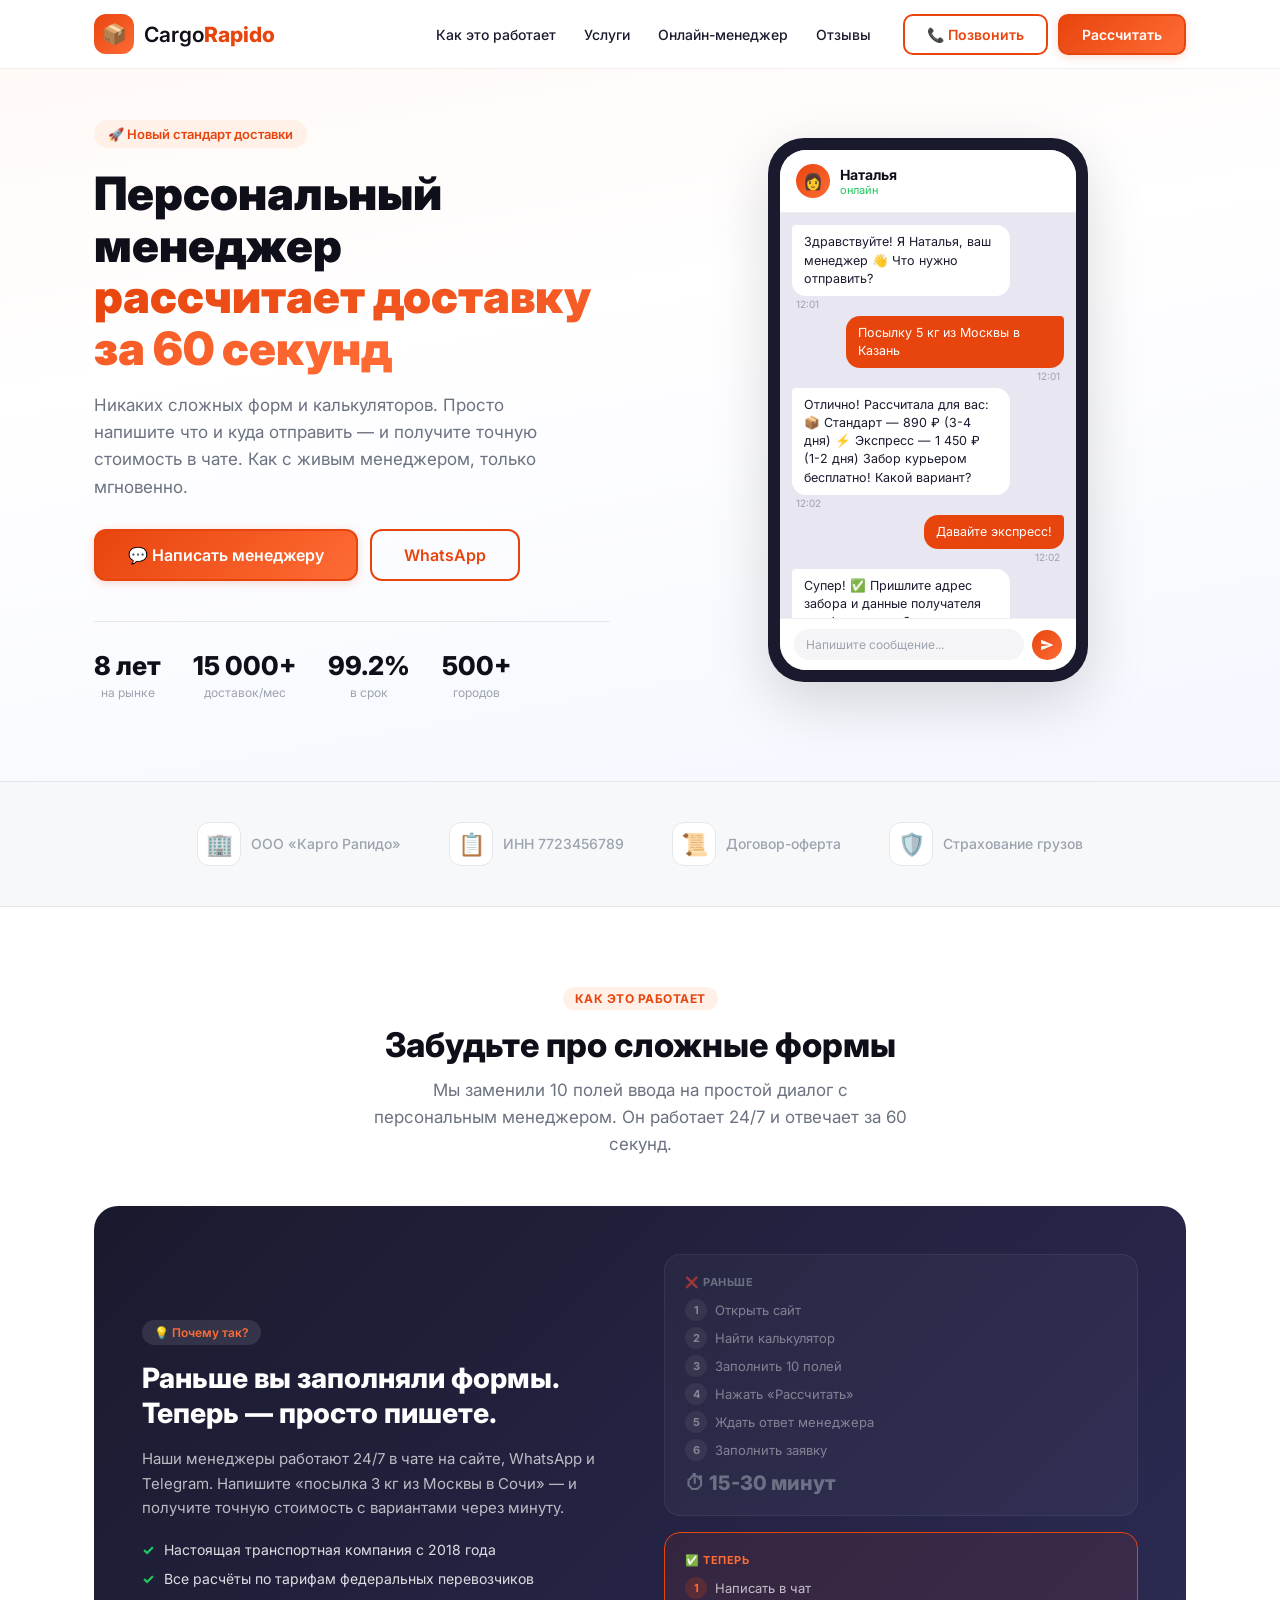
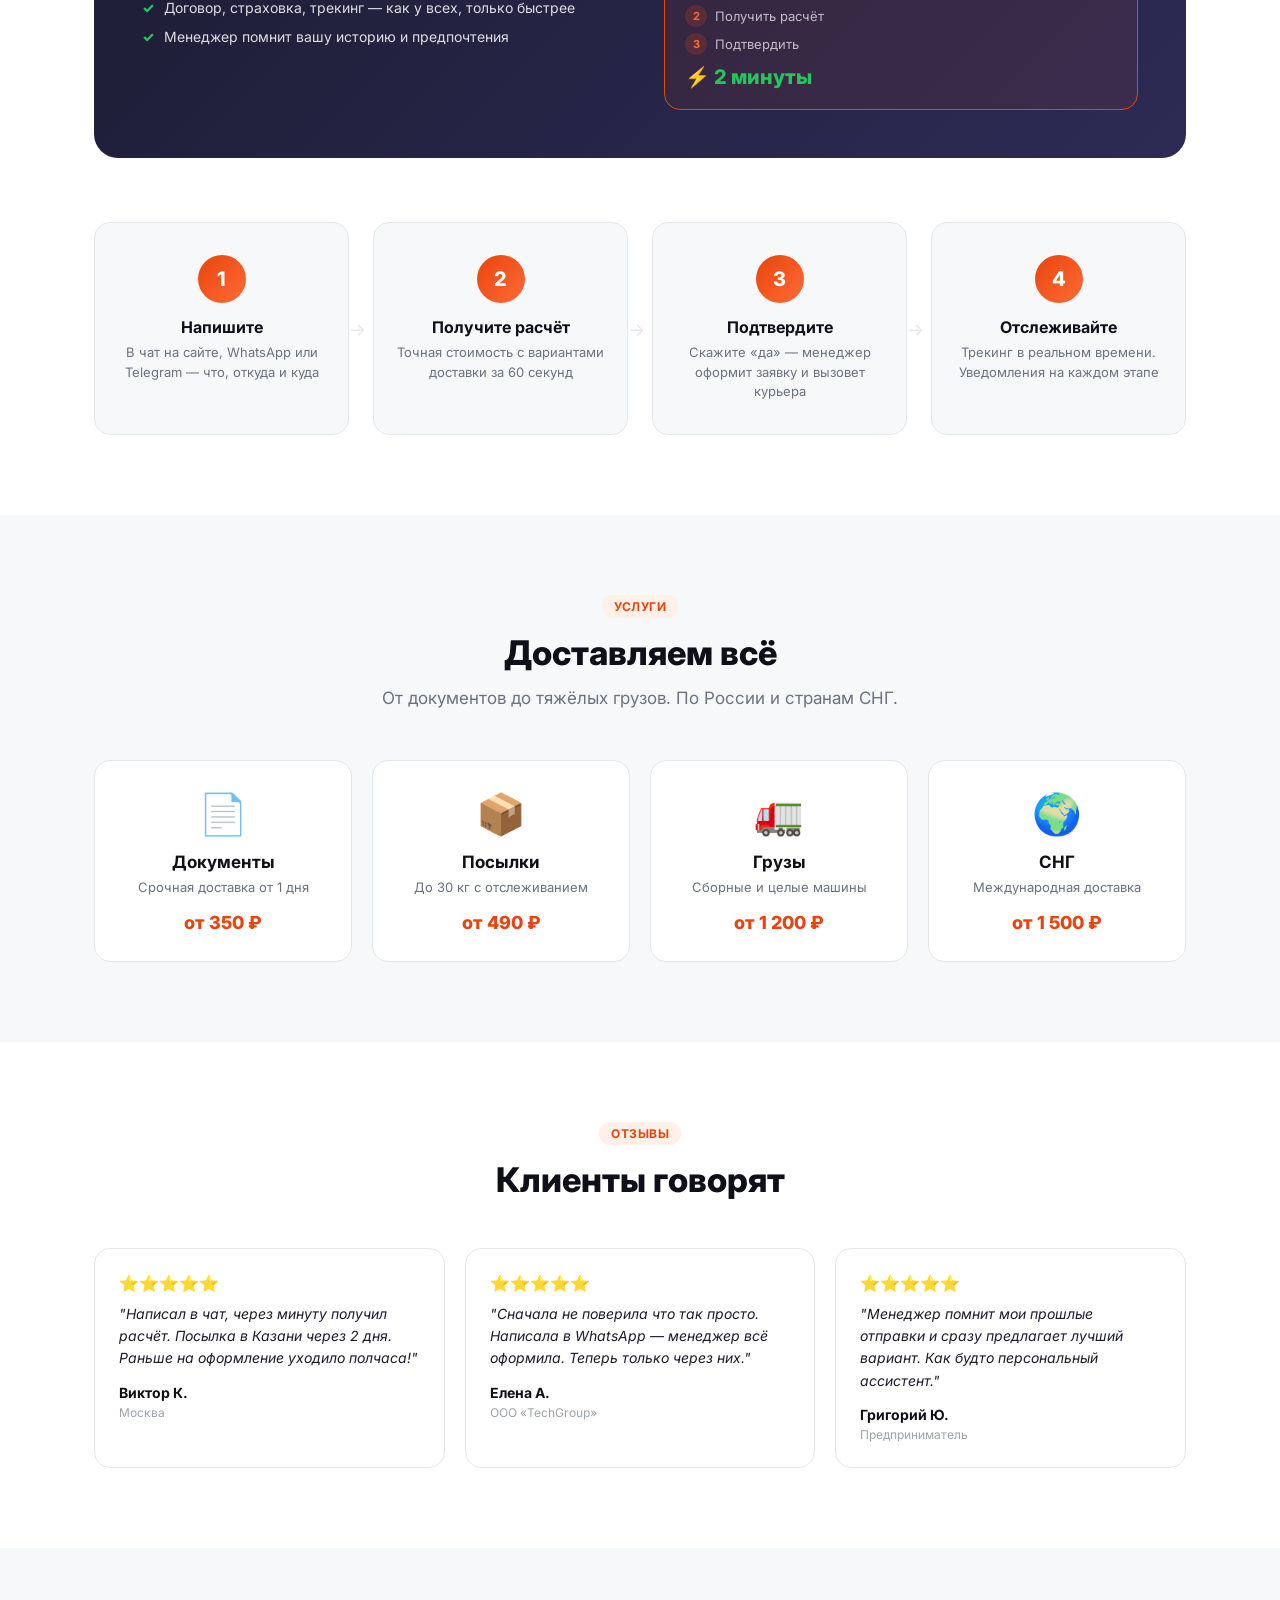
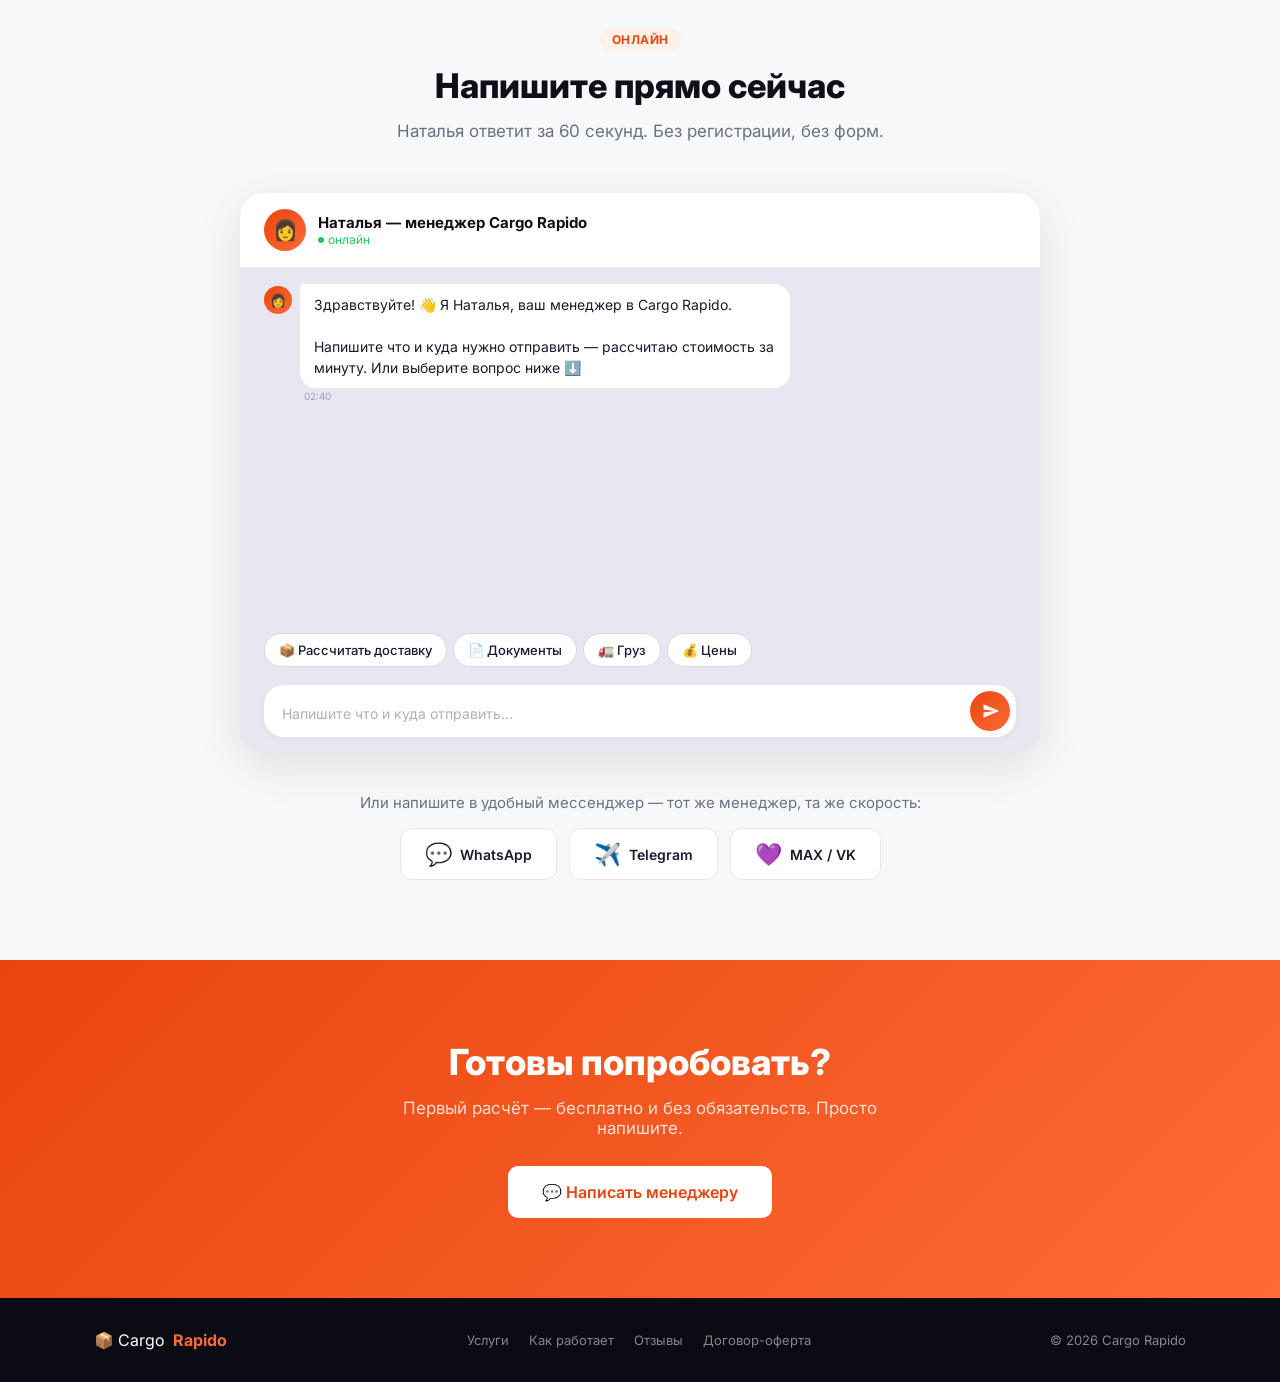
==== v3.html @ 85f64378 "v3: hybrid - trust-building landing + embedded chat. Old vs New comparison" ====
<!DOCTYPE html>
<html lang="ru">
<head>
    <meta charset="UTF-8">
    <meta name="viewport" content="width=device-width, initial-scale=1.0">
    <title>Cargo Rapido — Доставка по России и СНГ | Персональный менеджер 24/7</title>
    <meta name="description" content="Транспортная компания Cargo Rapido. Доставка грузов, посылок, документов по России и СНГ. Персональный AI-менеджер рассчитает стоимость за 60 секунд.">
    <link rel="preconnect" href="https://fonts.googleapis.com">
    <link href="https://fonts.googleapis.com/css2?family=Inter:wght@400;500;600;700;800;900&display=swap" rel="stylesheet">
    <style>
        *, *::before, *::after { margin: 0; padding: 0; box-sizing: border-box; }

        :root {
            --primary: #E8450E;
            --primary-dark: #C73A0A;
            --primary-light: #FF6B35;
            --dark: #0F0F1A;
            --text: #1A1A2E;
            --text-light: #6B7280;
            --text-muted: #9CA3AF;
            --bg: #FFFFFF;
            --bg-light: #F7F8FA;
            --bg-dark: #0B0B14;
            --border: #E5E7EB;
            --green: #22C55E;
            --blue: #3B82F6;
            --gradient: linear-gradient(135deg, var(--primary), var(--primary-light));
        }

        html { scroll-behavior: smooth; }
        body {
            font-family: 'Inter', -apple-system, sans-serif;
            color: var(--text);
            background: var(--bg);
            -webkit-font-smoothing: antialiased;
        }
        .container { max-width: 1140px; margin: 0 auto; padding: 0 24px; }

        /* ============ HEADER ============ */
        .header {
            position: fixed; top: 0; left: 0; right: 0; z-index: 100;
            background: rgba(255,255,255,0.97);
            backdrop-filter: blur(12px);
            border-bottom: 1px solid rgba(0,0,0,0.06);
            transition: box-shadow 0.3s;
        }
        .header.scrolled { box-shadow: 0 2px 20px rgba(0,0,0,0.06); }
        .header-inner {
            display: flex; align-items: center; height: 68px; gap: 32px;
        }
        .logo {
            display: flex; align-items: center; gap: 10px;
            text-decoration: none; color: var(--dark);
        }
        .logo-box {
            width: 40px; height: 40px;
            background: var(--gradient); border-radius: 12px;
            display: flex; align-items: center; justify-content: center;
            font-size: 20px;
        }
        .logo-name { font-size: 21px; font-weight: 600; }
        .logo-name b { font-weight: 800; color: var(--primary); }
        .nav { display: flex; gap: 28px; margin-left: auto; }
        .nav a {
            color: var(--text); text-decoration: none;
            font-size: 14px; font-weight: 500;
            transition: color 0.2s;
        }
        .nav a:hover { color: var(--primary); }
        .header-cta {
            display: flex; gap: 10px; align-items: center;
        }
        .btn {
            display: inline-flex; align-items: center; gap: 6px;
            padding: 10px 22px; font-family: inherit; font-weight: 600;
            font-size: 14px; border-radius: 10px; border: 2px solid transparent;
            cursor: pointer; text-decoration: none; transition: all 0.2s;
        }
        .btn-outline { background: transparent; color: var(--primary); border-color: var(--primary); }
        .btn-outline:hover { background: var(--primary); color: white; }
        .btn-primary {
            background: var(--gradient); color: white; border-color: var(--primary);
            box-shadow: 0 2px 10px rgba(232,69,14,0.2);
        }
        .btn-primary:hover { transform: translateY(-1px); box-shadow: 0 4px 16px rgba(232,69,14,0.3); }
        .btn-lg { padding: 14px 32px; font-size: 16px; border-radius: 12px; }
        .btn-white { background: white; color: var(--primary); border-color: white; padding: 14px 32px; font-size: 16px; }
        .btn-white:hover { background: transparent; color: white; }

        .burger { display: none; background: none; border: none; cursor: pointer; padding: 6px; }
        .burger span { display: block; width: 22px; height: 2px; background: var(--dark); margin: 5px 0; transition: 0.3s; }

        /* ============ HERO ============ */
        .hero {
            padding: 120px 0 80px;
            background: linear-gradient(170deg, #FFF8F5 0%, #FFFFFF 40%, #F5F7FF 100%);
            overflow: hidden;
        }
        .hero-grid {
            display: grid; grid-template-columns: 1fr 1fr;
            gap: 60px; align-items: center;
        }
        .hero-badge {
            display: inline-flex; align-items: center; gap: 6px;
            padding: 6px 14px; background: #FFF0E8;
            color: var(--primary); font-size: 13px; font-weight: 600;
            border-radius: 50px; margin-bottom: 20px;
        }
        .hero h1 {
            font-size: 46px; font-weight: 900; line-height: 1.12;
            color: var(--dark); margin-bottom: 18px;
        }
        .hero h1 span {
            background: var(--gradient);
            -webkit-background-clip: text; -webkit-text-fill-color: transparent;
        }
        .hero-text {
            font-size: 17px; color: var(--text-light);
            line-height: 1.6; margin-bottom: 28px; max-width: 480px;
        }
        .hero-btns { display: flex; gap: 12px; margin-bottom: 40px; flex-wrap: wrap; }
        .hero-trust {
            display: flex; gap: 32px; align-items: center;
            padding-top: 28px; border-top: 1px solid var(--border);
        }
        .trust-item { text-align: center; }
        .trust-item strong { display: block; font-size: 26px; font-weight: 800; color: var(--dark); }
        .trust-item span { font-size: 12px; color: var(--text-muted); }

        /* Hero right - phone mockup with chat */
        .hero-phone {
            position: relative;
            display: flex; justify-content: center;
        }
        .phone-frame {
            width: 320px;
            background: #1A1A2E;
            border-radius: 36px;
            padding: 12px;
            box-shadow: 0 20px 60px rgba(0,0,0,0.15);
        }
        .phone-screen {
            background: #E8E6F0;
            border-radius: 26px;
            overflow: hidden;
            height: 520px;
            display: flex;
            flex-direction: column;
        }
        .phone-header {
            background: white; padding: 14px 16px;
            display: flex; align-items: center; gap: 10px;
            border-bottom: 1px solid #eee;
        }
        .phone-ava {
            width: 34px; height: 34px; border-radius: 50%;
            background: var(--gradient);
            display: flex; align-items: center; justify-content: center;
            font-size: 16px;
        }
        .phone-name { font-size: 14px; font-weight: 700; color: var(--dark); }
        .phone-status { font-size: 11px; color: var(--green); }
        .phone-msgs {
            flex: 1; padding: 12px;
            display: flex; flex-direction: column; gap: 6px;
            overflow: hidden;
        }
        .pm { max-width: 80%; }
        .pm-bot { align-self: flex-start; }
        .pm-user { align-self: flex-end; }
        .pm-bubble {
            padding: 8px 12px; font-size: 12.5px; line-height: 1.45;
        }
        .pm-bot .pm-bubble {
            background: white; color: var(--text);
            border-radius: 4px 14px 14px 14px;
        }
        .pm-user .pm-bubble {
            background: var(--primary); color: white;
            border-radius: 14px 4px 14px 14px;
        }
        .pm-time { font-size: 10px; color: var(--text-muted); margin-top: 2px; padding: 0 4px; }
        .pm-user .pm-time { text-align: right; }
        .phone-input {
            background: white; padding: 10px 14px;
            display: flex; align-items: center; gap: 8px;
            border-top: 1px solid #eee;
        }
        .phone-input-field {
            flex: 1; padding: 8px 12px;
            background: #F5F5F8; border-radius: 20px;
            font-size: 12px; color: var(--text-muted); border: none;
        }
        .phone-send {
            width: 30px; height: 30px; border-radius: 50%;
            background: var(--gradient); border: none;
            display: flex; align-items: center; justify-content: center;
        }
        .phone-send svg { width: 14px; height: 14px; fill: white; }

        /* ============ TRUST BAR ============ */
        .trust-bar {
            padding: 40px 0;
            background: var(--bg-light);
            border-top: 1px solid var(--border);
            border-bottom: 1px solid var(--border);
        }
        .trust-bar-inner {
            display: flex; justify-content: center;
            gap: 48px; align-items: center; flex-wrap: wrap;
        }
        .trust-logo {
            display: flex; align-items: center; gap: 10px;
            color: var(--text-muted); font-size: 14px; font-weight: 500;
        }
        .trust-logo-icon {
            width: 44px; height: 44px; border-radius: 12px;
            background: white; border: 1px solid var(--border);
            display: flex; align-items: center; justify-content: center;
            font-size: 22px;
        }

        /* ============ HOW IT WORKS ============ */
        .section { padding: 80px 0; }
        .section-header { text-align: center; margin-bottom: 48px; }
        .section-label {
            display: inline-block; padding: 4px 12px;
            background: #FFF0E8; color: var(--primary);
            border-radius: 50px; font-size: 12px; font-weight: 700;
            text-transform: uppercase; letter-spacing: 0.5px;
            margin-bottom: 14px;
        }
        .section-title {
            font-size: 34px; font-weight: 800; color: var(--dark);
            margin-bottom: 12px;
        }
        .section-sub {
            font-size: 17px; color: var(--text-light); max-width: 540px;
            margin: 0 auto; line-height: 1.6;
        }

        /* Explanation block */
        .explain {
            background: linear-gradient(135deg, #1A1A2E, #2D2B55);
            border-radius: 24px; padding: 48px;
            display: grid; grid-template-columns: 1fr 1fr;
            gap: 48px; align-items: center; color: white;
            margin-bottom: 64px;
        }
        .explain-badge {
            display: inline-flex; align-items: center; gap: 6px;
            padding: 5px 12px; background: rgba(255,255,255,0.1);
            border-radius: 50px; font-size: 12px; font-weight: 600;
            margin-bottom: 16px; color: var(--primary-light);
        }
        .explain h3 {
            font-size: 28px; font-weight: 800; margin-bottom: 16px; line-height: 1.25;
        }
        .explain p {
            font-size: 15px; color: rgba(255,255,255,0.7); line-height: 1.65;
            margin-bottom: 20px;
        }
        .explain-list {
            list-style: none; display: flex; flex-direction: column; gap: 12px;
        }
        .explain-list li {
            display: flex; align-items: flex-start; gap: 10px;
            font-size: 14px; color: rgba(255,255,255,0.85);
        }
        .explain-list li::before { content: "✓"; color: var(--green); font-weight: 800; flex-shrink: 0; }

        .explain-right {
            display: flex; flex-direction: column; gap: 16px;
        }
        .compare-card {
            background: rgba(255,255,255,0.06);
            border: 1px solid rgba(255,255,255,0.1);
            border-radius: 16px; padding: 20px;
        }
        .compare-card.old { opacity: 0.6; }
        .compare-card.new { border-color: var(--primary); background: rgba(232,69,14,0.08); }
        .compare-label {
            font-size: 11px; font-weight: 700; text-transform: uppercase;
            letter-spacing: 0.5px; margin-bottom: 10px;
        }
        .compare-card.old .compare-label { color: var(--text-muted); }
        .compare-card.new .compare-label { color: var(--primary-light); }
        .compare-steps {
            display: flex; flex-direction: column; gap: 6px;
        }
        .compare-step {
            display: flex; align-items: center; gap: 8px;
            font-size: 13px; color: rgba(255,255,255,0.7);
        }
        .compare-step .num {
            width: 22px; height: 22px; border-radius: 50%;
            background: rgba(255,255,255,0.1);
            display: flex; align-items: center; justify-content: center;
            font-size: 11px; font-weight: 700; flex-shrink: 0;
        }
        .compare-card.new .compare-step .num { background: rgba(232,69,14,0.2); color: var(--primary-light); }
        .compare-card.old .compare-step.strike { text-decoration: line-through; opacity: 0.5; }
        .compare-time {
            margin-top: 10px; font-size: 20px; font-weight: 800;
        }
        .compare-card.old .compare-time { color: var(--text-muted); }
        .compare-card.new .compare-time { color: var(--green); }

        /* Steps */
        .steps-grid {
            display: grid; grid-template-columns: repeat(4, 1fr); gap: 24px;
        }
        .step-card {
            text-align: center; padding: 32px 20px;
            background: var(--bg-light); border-radius: 16px;
            border: 1px solid var(--border);
            transition: all 0.2s; position: relative;
        }
        .step-card:hover { transform: translateY(-4px); box-shadow: 0 8px 24px rgba(0,0,0,0.06); }
        .step-num {
            width: 48px; height: 48px; border-radius: 50%;
            background: var(--gradient); color: white;
            font-size: 20px; font-weight: 800;
            display: flex; align-items: center; justify-content: center;
            margin: 0 auto 14px;
        }
        .step-card h4 { font-size: 16px; font-weight: 700; color: var(--dark); margin-bottom: 6px; }
        .step-card p { font-size: 13px; color: var(--text-light); line-height: 1.5; }
        .step-arrow {
            position: absolute; right: -18px; top: 50%;
            transform: translateY(-50%); font-size: 18px; color: var(--border);
        }
        .step-card:last-child .step-arrow { display: none; }

        /* ============ SERVICES ============ */
        .services-grid {
            display: grid; grid-template-columns: repeat(4, 1fr); gap: 20px;
        }
        .svc-card {
            background: white; border: 1.5px solid var(--border);
            border-radius: 16px; padding: 28px 20px;
            text-align: center; transition: all 0.2s;
        }
        .svc-card:hover { border-color: var(--primary); transform: translateY(-3px); box-shadow: 0 8px 24px rgba(232,69,14,0.08); }
        .svc-icon { font-size: 40px; margin-bottom: 14px; }
        .svc-card h4 { font-size: 17px; font-weight: 700; color: var(--dark); margin-bottom: 6px; }
        .svc-card p { font-size: 13px; color: var(--text-light); margin-bottom: 14px; line-height: 1.5; }
        .svc-price { font-size: 18px; font-weight: 800; color: var(--primary); }

        /* ============ REVIEWS ============ */
        .reviews-grid {
            display: grid; grid-template-columns: repeat(3, 1fr); gap: 20px;
        }
        .review {
            background: white; border: 1px solid var(--border);
            border-radius: 16px; padding: 24px;
        }
        .review-stars { color: #FFC107; font-size: 16px; margin-bottom: 10px; }
        .review p { font-size: 14px; font-style: italic; color: var(--text); line-height: 1.6; margin-bottom: 14px; }
        .review-author strong { display: block; font-size: 14px; color: var(--dark); }
        .review-author span { font-size: 12px; color: var(--text-muted); }

        /* ============ CHAT SECTION ============ */
        .chat-section {
            padding: 80px 0;
            background: var(--bg-light);
        }
        .chat-container {
            max-width: 800px;
            margin: 0 auto;
            background: #E8E6F0;
            border-radius: 24px;
            overflow: hidden;
            box-shadow: 0 12px 48px rgba(0,0,0,0.1);
            height: 560px;
            display: flex;
            flex-direction: column;
        }
        .chat-hdr {
            background: white;
            padding: 16px 24px;
            display: flex; align-items: center; gap: 12px;
            border-bottom: 1px solid #eee;
            flex-shrink: 0;
        }
        .chat-hdr-ava {
            width: 42px; height: 42px; border-radius: 50%;
            background: var(--gradient);
            display: flex; align-items: center; justify-content: center;
            font-size: 20px;
        }
        .chat-hdr-name { font-size: 15px; font-weight: 700; color: var(--dark); }
        .chat-hdr-status { font-size: 12px; color: var(--green); display: flex; align-items: center; gap: 4px; }
        .chat-hdr-dot { width: 6px; height: 6px; border-radius: 50%; background: var(--green); }

        .chat-msgs {
            flex: 1; overflow-y: auto; padding: 16px 24px;
            display: flex; flex-direction: column; gap: 6px;
        }
        .cm { max-width: 70%; animation: cmIn 0.3s ease; }
        @keyframes cmIn { from { opacity: 0; transform: translateY(6px); } to { opacity: 1; } }
        .cm-bot { align-self: flex-start; display: flex; gap: 8px; }
        .cm-user { align-self: flex-end; }
        .cm-ava {
            width: 28px; height: 28px; border-radius: 50%;
            background: var(--gradient);
            display: flex; align-items: center; justify-content: center;
            font-size: 13px; flex-shrink: 0; margin-top: 2px;
        }
        .cm-bubble {
            padding: 10px 14px; font-size: 14px; line-height: 1.5;
            white-space: pre-wrap; word-break: break-word;
        }
        .cm-bot .cm-bubble { background: white; color: var(--text); border-radius: 4px 16px 16px 16px; }
        .cm-user .cm-bubble { background: var(--primary); color: white; border-radius: 16px 4px 16px 16px; }
        .cm-time { font-size: 10px; color: var(--text-muted); margin-top: 2px; padding: 0 4px; }
        .cm-user .cm-time { text-align: right; }

        .typing-ind { display: none; align-self: flex-start; gap: 8px; }
        .typing-ind.show { display: flex; }
        .typing-ind .cm-ava { background: var(--gradient); }
        .typing-dots {
            background: white; border-radius: 4px 16px 16px 16px;
            padding: 10px 16px; display: flex; gap: 4px; align-items: center;
        }
        .typing-dots span {
            width: 7px; height: 7px; border-radius: 50%; background: #B8B8C8;
            animation: tdot 1.4s infinite;
        }
        .typing-dots span:nth-child(2) { animation-delay: 0.2s; }
        .typing-dots span:nth-child(3) { animation-delay: 0.4s; }
        @keyframes tdot {
            0%, 60%, 100% { transform: translateY(0); }
            30% { transform: translateY(-4px); }
        }

        .chat-qr {
            display: flex; gap: 6px; flex-wrap: wrap;
            padding: 8px 24px; flex-shrink: 0;
        }
        .chat-qr.hidden { display: none; }
        .qr {
            padding: 8px 14px; background: white;
            border: 1.5px solid #D8D8E4; border-radius: 50px;
            font-size: 13px; font-family: inherit; font-weight: 500;
            color: var(--text); cursor: pointer; transition: 0.15s;
        }
        .qr:hover { border-color: var(--primary); color: var(--primary); }

        .chat-inp {
            padding: 10px 24px 16px; flex-shrink: 0;
        }
        .chat-inp-box {
            display: flex; align-items: flex-end; gap: 8px;
            background: white; border-radius: 20px;
            padding: 6px 6px 6px 18px;
            box-shadow: 0 2px 8px rgba(0,0,0,0.04);
        }
        .chat-inp-box textarea {
            flex: 1; border: none; outline: none;
            font-family: inherit; font-size: 14px;
            resize: none; max-height: 80px; line-height: 1.5;
            padding: 7px 0; background: transparent;
        }
        .chat-inp-box textarea::placeholder { color: #B0B0BE; }
        .chat-send {
            width: 40px; height: 40px; border-radius: 50%;
            background: var(--gradient); border: none;
            cursor: pointer; display: flex; align-items: center; justify-content: center;
            flex-shrink: 0; transition: 0.15s;
        }
        .chat-send:hover { transform: scale(1.06); }
        .chat-send:disabled { opacity: 0.4; }
        .chat-send svg { width: 18px; height: 18px; fill: white; margin-left: 2px; }

        /* ============ MESSENGERS CTA ============ */
        .messengers {
            padding: 40px 0 0;
            text-align: center;
        }
        .messengers p {
            font-size: 15px; color: var(--text-light); margin-bottom: 16px;
        }
        .msg-links {
            display: flex; gap: 12px; justify-content: center; flex-wrap: wrap;
        }
        .msg-link {
            display: flex; align-items: center; gap: 8px;
            padding: 12px 24px; background: white;
            border: 1.5px solid var(--border); border-radius: 12px;
            text-decoration: none; color: var(--text);
            font-size: 14px; font-weight: 600;
            transition: 0.2s;
        }
        .msg-link:hover { transform: translateY(-2px); box-shadow: 0 4px 12px rgba(0,0,0,0.06); }
        .msg-link.wa:hover { border-color: #25D366; }
        .msg-link.tg:hover { border-color: #0088cc; }
        .msg-link-icon { font-size: 22px; }

        /* ============ CTA ============ */
        .cta {
            padding: 80px 0;
            background: var(--gradient); text-align: center;
        }
        .cta h2 { font-size: 36px; font-weight: 800; color: white; margin-bottom: 14px; }
        .cta p { font-size: 17px; color: rgba(255,255,255,0.8); margin-bottom: 28px; max-width: 480px; margin-left: auto; margin-right: auto; }

        /* ============ FOOTER ============ */
        .footer {
            padding: 32px 0; background: var(--bg-dark);
            color: rgba(255,255,255,0.5); font-size: 13px;
        }
        .footer-inner {
            display: flex; justify-content: space-between; align-items: center; flex-wrap: wrap; gap: 16px;
        }
        .footer-brand { display: flex; align-items: center; gap: 8px; color: white; font-size: 16px; }
        .footer-brand b { color: var(--primary-light); }
        .footer-links { display: flex; gap: 20px; }
        .footer-links a { color: rgba(255,255,255,0.5); text-decoration: none; font-size: 13px; }
        .footer-links a:hover { color: white; }

        /* ============ RESPONSIVE ============ */
        @media (max-width: 1024px) {
            .hero h1 { font-size: 36px; }
            .services-grid, .steps-grid { grid-template-columns: repeat(2, 1fr); }
            .step-arrow { display: none; }
            .explain { grid-template-columns: 1fr; }
        }
        @media (max-width: 768px) {
            .nav, .header-cta { display: none; }
            .burger { display: block; }
            .hero { padding: 100px 0 60px; }
            .hero-grid { grid-template-columns: 1fr; gap: 40px; }
            .hero-phone { display: none; }
            .hero h1 { font-size: 30px; }
            .trust-bar-inner { gap: 24px; }
            .services-grid, .steps-grid, .reviews-grid { grid-template-columns: 1fr; }
            .explain { padding: 28px 20px; }
            .chat-container { height: 480px; border-radius: 16px; }
            .chat-msgs { padding: 12px 16px; }
            .chat-inp { padding: 8px 16px 12px; }
            .chat-qr { padding: 6px 16px; }
            .section-title { font-size: 26px; }
            .cta h2 { font-size: 28px; }
            .footer-inner { flex-direction: column; text-align: center; }
        }

        /* Mobile nav */
        .mobile-nav {
            display: none; position: fixed; top: 68px; left: 0; right: 0;
            background: white; box-shadow: 0 8px 24px rgba(0,0,0,0.1);
            padding: 16px 24px; z-index: 99; flex-direction: column; gap: 12px;
        }
        .mobile-nav.open { display: flex; }
        .mobile-nav a { color: var(--text); text-decoration: none; font-size: 15px; font-weight: 500; padding: 8px 0; border-bottom: 1px solid var(--border); }
    </style>
</head>
<body>

<!-- HEADER -->
<header class="header" id="header">
    <div class="container header-inner">
        <a href="/" class="logo">
            <div class="logo-box">📦</div>
            <span class="logo-name">Cargo<b>Rapido</b></span>
        </a>
        <nav class="nav">
            <a href="#how">Как это работает</a>
            <a href="#services">Услуги</a>
            <a href="#chat-section">Онлайн-менеджер</a>
            <a href="#reviews">Отзывы</a>
        </nav>
        <div class="header-cta">
            <a href="tel:+74951234567" class="btn btn-outline">📞 Позвонить</a>
            <a href="#chat-section" class="btn btn-primary">Рассчитать</a>
        </div>
        <button class="burger" id="burger"><span></span><span></span><span></span></button>
    </div>
</header>
<div class="mobile-nav" id="mobile-nav">
    <a href="#how">Как это работает</a>
    <a href="#services">Услуги</a>
    <a href="#chat-section">Онлайн-менеджер</a>
    <a href="#reviews">Отзывы</a>
    <a href="tel:+74951234567">📞 Позвонить</a>
</div>

<!-- HERO -->
<section class="hero">
    <div class="container">
        <div class="hero-grid">
            <div>
                <div class="hero-badge">🚀 Новый стандарт доставки</div>
                <h1>Персональный менеджер <span>рассчитает доставку за 60 секунд</span></h1>
                <p class="hero-text">Никаких сложных форм и калькуляторов. Просто напишите что и куда отправить — и получите точную стоимость в чате. Как с живым менеджером, только мгновенно.</p>
                <div class="hero-btns">
                    <a href="#chat-section" class="btn btn-primary btn-lg">💬 Написать менеджеру</a>
                    <a href="https://wa.me/74951234567" class="btn btn-outline btn-lg">WhatsApp</a>
                </div>
                <div class="hero-trust">
                    <div class="trust-item"><strong>8 лет</strong><span>на рынке</span></div>
                    <div class="trust-item"><strong>15 000+</strong><span>доставок/мес</span></div>
                    <div class="trust-item"><strong>99.2%</strong><span>в срок</span></div>
                    <div class="trust-item"><strong>500+</strong><span>городов</span></div>
                </div>
            </div>

            <!-- Phone mockup -->
            <div class="hero-phone">
                <div class="phone-frame">
                    <div class="phone-screen">
                        <div class="phone-header">
                            <div class="phone-ava">👩</div>
                            <div>
                                <div class="phone-name">Наталья</div>
                                <div class="phone-status">онлайн</div>
                            </div>
                        </div>
                        <div class="phone-msgs">
                            <div class="pm pm-bot">
                                <div class="pm-bubble">Здравствуйте! Я Наталья, ваш менеджер 👋 Что нужно отправить?</div>
                                <div class="pm-time">12:01</div>
                            </div>
                            <div class="pm pm-user">
                                <div class="pm-bubble">Посылку 5 кг из Москвы в Казань</div>
                                <div class="pm-time">12:01</div>
                            </div>
                            <div class="pm pm-bot">
                                <div class="pm-bubble">Отлично! Рассчитала для вас:

📦 Стандарт — 890 ₽ (3-4 дня)
⚡ Экспресс — 1 450 ₽ (1-2 дня)

Забор курьером бесплатно! Какой вариант?</div>
                                <div class="pm-time">12:02</div>
                            </div>
                            <div class="pm pm-user">
                                <div class="pm-bubble">Давайте экспресс!</div>
                                <div class="pm-time">12:02</div>
                            </div>
                            <div class="pm pm-bot">
                                <div class="pm-bubble">Супер! ✅ Пришлите адрес забора и данные получателя — оформлю за 2 минуты</div>
                                <div class="pm-time">12:02</div>
                            </div>
                        </div>
                        <div class="phone-input">
                            <div class="phone-input-field">Напишите сообщение...</div>
                            <div class="phone-send"><svg viewBox="0 0 24 24"><path d="M2.01 21L23 12 2.01 3 2 10l15 2-15 2z" fill="white"/></svg></div>
                        </div>
                    </div>
                </div>
            </div>
        </div>
    </div>
</section>

<!-- TRUST BAR -->
<section class="trust-bar">
    <div class="container">
        <div class="trust-bar-inner">
            <div class="trust-logo">
                <div class="trust-logo-icon">🏢</div>
                ООО «Карго Рапидо»
            </div>
            <div class="trust-logo">
                <div class="trust-logo-icon">📋</div>
                ИНН 7723456789
            </div>
            <div class="trust-logo">
                <div class="trust-logo-icon">📜</div>
                Договор-оферта
            </div>
            <div class="trust-logo">
                <div class="trust-logo-icon">🛡️</div>
                Страхование грузов
            </div>
        </div>
    </div>
</section>

<!-- HOW IT WORKS + EXPLANATION -->
<section class="section" id="how">
    <div class="container">
        <div class="section-header">
            <div class="section-label">Как это работает</div>
            <h2 class="section-title">Забудьте про сложные формы</h2>
            <p class="section-sub">Мы заменили 10 полей ввода на простой диалог с персональным менеджером. Он работает 24/7 и отвечает за 60 секунд.</p>
        </div>

        <!-- Old vs New comparison -->
        <div class="explain">
            <div>
                <div class="explain-badge">💡 Почему так?</div>
                <h3>Раньше вы заполняли формы. Теперь — просто пишете.</h3>
                <p>Наши менеджеры работают 24/7 в чате на сайте, WhatsApp и Telegram. Напишите «посылка 3 кг из Москвы в Сочи» — и получите точную стоимость с вариантами через минуту.</p>
                <ul class="explain-list">
                    <li>Настоящая транспортная компания с 2018 года</li>
                    <li>Все расчёты по тарифам федеральных перевозчиков</li>
                    <li>Договор, страховка, трекинг — как у всех, только быстрее</li>
                    <li>Менеджер помнит вашу историю и предпочтения</li>
                </ul>
            </div>
            <div class="explain-right">
                <div class="compare-card old">
                    <div class="compare-label">❌ Раньше</div>
                    <div class="compare-steps">
                        <div class="compare-step"><span class="num">1</span> Открыть сайт</div>
                        <div class="compare-step"><span class="num">2</span> Найти калькулятор</div>
                        <div class="compare-step"><span class="num">3</span> Заполнить 10 полей</div>
                        <div class="compare-step"><span class="num">4</span> Нажать «Рассчитать»</div>
                        <div class="compare-step"><span class="num">5</span> Ждать ответ менеджера</div>
                        <div class="compare-step"><span class="num">6</span> Заполнить заявку</div>
                    </div>
                    <div class="compare-time">⏱ 15-30 минут</div>
                </div>
                <div class="compare-card new">
                    <div class="compare-label">✅ Теперь</div>
                    <div class="compare-steps">
                        <div class="compare-step"><span class="num">1</span> Написать в чат</div>
                        <div class="compare-step"><span class="num">2</span> Получить расчёт</div>
                        <div class="compare-step"><span class="num">3</span> Подтвердить</div>
                    </div>
                    <div class="compare-time">⚡ 2 минуты</div>
                </div>
            </div>
        </div>

        <!-- Steps -->
        <div class="steps-grid">
            <div class="step-card">
                <div class="step-num">1</div>
                <h4>Напишите</h4>
                <p>В чат на сайте, WhatsApp или Telegram — что, откуда и куда</p>
                <span class="step-arrow">→</span>
            </div>
            <div class="step-card">
                <div class="step-num">2</div>
                <h4>Получите расчёт</h4>
                <p>Точная стоимость с вариантами доставки за 60 секунд</p>
                <span class="step-arrow">→</span>
            </div>
            <div class="step-card">
                <div class="step-num">3</div>
                <h4>Подтвердите</h4>
                <p>Скажите «да» — менеджер оформит заявку и вызовет курьера</p>
                <span class="step-arrow">→</span>
            </div>
            <div class="step-card">
                <div class="step-num">4</div>
                <h4>Отслеживайте</h4>
                <p>Трекинг в реальном времени. Уведомления на каждом этапе</p>
            </div>
        </div>
    </div>
</section>

<!-- SERVICES -->
<section class="section" id="services" style="background: var(--bg-light);">
    <div class="container">
        <div class="section-header">
            <div class="section-label">Услуги</div>
            <h2 class="section-title">Доставляем всё</h2>
            <p class="section-sub">От документов до тяжёлых грузов. По России и странам СНГ.</p>
        </div>
        <div class="services-grid">
            <div class="svc-card">
                <div class="svc-icon">📄</div>
                <h4>Документы</h4>
                <p>Срочная доставка от 1 дня</p>
                <div class="svc-price">от 350 ₽</div>
            </div>
            <div class="svc-card">
                <div class="svc-icon">📦</div>
                <h4>Посылки</h4>
                <p>До 30 кг с отслеживанием</p>
                <div class="svc-price">от 490 ₽</div>
            </div>
            <div class="svc-card">
                <div class="svc-icon">🚛</div>
                <h4>Грузы</h4>
                <p>Сборные и целые машины</p>
                <div class="svc-price">от 1 200 ₽</div>
            </div>
            <div class="svc-card">
                <div class="svc-icon">🌍</div>
                <h4>СНГ</h4>
                <p>Международная доставка</p>
                <div class="svc-price">от 1 500 ₽</div>
            </div>
        </div>
    </div>
</section>

<!-- REVIEWS -->
<section class="section" id="reviews">
    <div class="container">
        <div class="section-header">
            <div class="section-label">Отзывы</div>
            <h2 class="section-title">Клиенты говорят</h2>
        </div>
        <div class="reviews-grid">
            <div class="review">
                <div class="review-stars">⭐⭐⭐⭐⭐</div>
                <p>"Написал в чат, через минуту получил расчёт. Посылка в Казани через 2 дня. Раньше на оформление уходило полчаса!"</p>
                <div class="review-author"><strong>Виктор К.</strong><span>Москва</span></div>
            </div>
            <div class="review">
                <div class="review-stars">⭐⭐⭐⭐⭐</div>
                <p>"Сначала не поверила что так просто. Написала в WhatsApp — менеджер всё оформила. Теперь только через них."</p>
                <div class="review-author"><strong>Елена А.</strong><span>ООО «TechGroup»</span></div>
            </div>
            <div class="review">
                <div class="review-stars">⭐⭐⭐⭐⭐</div>
                <p>"Менеджер помнит мои прошлые отправки и сразу предлагает лучший вариант. Как будто персональный ассистент."</p>
                <div class="review-author"><strong>Григорий Ю.</strong><span>Предприниматель</span></div>
            </div>
        </div>
    </div>
</section>

<!-- CHAT SECTION -->
<section class="chat-section" id="chat-section">
    <div class="container">
        <div class="section-header">
            <div class="section-label">Онлайн</div>
            <h2 class="section-title">Напишите прямо сейчас</h2>
            <p class="section-sub">Наталья ответит за 60 секунд. Без регистрации, без форм.</p>
        </div>

        <div class="chat-container">
            <div class="chat-hdr">
                <div class="chat-hdr-ava">👩</div>
                <div>
                    <div class="chat-hdr-name">Наталья — менеджер Cargo Rapido</div>
                    <div class="chat-hdr-status"><div class="chat-hdr-dot"></div> онлайн</div>
                </div>
            </div>
            <div class="chat-msgs" id="chat-msgs"></div>
            <div class="chat-qr" id="chat-qr">
                <button class="qr" data-m="Рассчитать доставку посылки">📦 Рассчитать доставку</button>
                <button class="qr" data-m="Отправить документы">📄 Документы</button>
                <button class="qr" data-m="Доставка груза по России">🚛 Груз</button>
                <button class="qr" data-m="Какие цены и сроки?">💰 Цены</button>
            </div>
            <div class="chat-inp">
                <div class="chat-inp-box">
                    <textarea id="chat-input" rows="1" placeholder="Напишите что и куда отправить..."></textarea>
                    <button class="chat-send" id="chat-send">
                        <svg viewBox="0 0 24 24"><path d="M2.01 21L23 12 2.01 3 2 10l15 2-15 2z"/></svg>
                    </button>
                </div>
            </div>
        </div>

        <!-- Messengers -->
        <div class="messengers">
            <p>Или напишите в удобный мессенджер — тот же менеджер, та же скорость:</p>
            <div class="msg-links">
                <a href="https://wa.me/74951234567" class="msg-link wa"><span class="msg-link-icon">💬</span> WhatsApp</a>
                <a href="https://t.me/cargorapido_bot" class="msg-link tg"><span class="msg-link-icon">✈️</span> Telegram</a>
                <a href="#" class="msg-link"><span class="msg-link-icon">💜</span> MAX / VK</a>
            </div>
        </div>
    </div>
</section>

<!-- CTA -->
<section class="cta">
    <div class="container">
        <h2>Готовы попробовать?</h2>
        <p>Первый расчёт — бесплатно и без обязательств. Просто напишите.</p>
        <a href="#chat-section" class="btn btn-white">💬 Написать менеджеру</a>
    </div>
</section>

<!-- FOOTER -->
<footer class="footer">
    <div class="container footer-inner">
        <div class="footer-brand">📦 Cargo<b>Rapido</b></div>
        <div class="footer-links">
            <a href="#services">Услуги</a>
            <a href="#how">Как работает</a>
            <a href="#reviews">Отзывы</a>
            <a href="#">Договор-оферта</a>
        </div>
        <div>© 2026 Cargo Rapido</div>
    </div>
</footer>

<script>
// Chat logic
const API_URL = window.CARGO_AI_API || 'https://cargo-rapido-assistant-production.up.railway.app';
const msgsEl = document.getElementById('chat-msgs');
const inpEl = document.getElementById('chat-input');
const sendEl = document.getElementById('chat-send');
const qrEl = document.getElementById('chat-qr');

let sid = localStorage.getItem('cr3_sid');
if (!sid) { sid = 'cr3_' + Math.random().toString(36).substr(2,10) + Date.now(); localStorage.setItem('cr3_sid', sid); }

function getT() { const d = new Date(); return d.getHours().toString().padStart(2,'0')+':'+d.getMinutes().toString().padStart(2,'0'); }

function addM(type, text) {
    const d = document.createElement('div');
    d.className = 'cm cm-' + type;
    let h = '';
    if (type === 'bot') h += '<div class="cm-ava">👩</div>';
    h += '<div><div class="cm-bubble"></div><div class="cm-time">' + getT() + '</div></div>';
    d.innerHTML = h;
    d.querySelector('.cm-bubble').textContent = text;
    msgsEl.appendChild(d);
    msgsEl.scrollTop = msgsEl.scrollHeight;
}

function showT() {
    let t = document.getElementById('tind');
    if (t) return;
    t = document.createElement('div');
    t.className = 'typing-ind show'; t.id = 'tind';
    t.innerHTML = '<div class="cm-ava">👩</div><div class="typing-dots"><span></span><span></span><span></span></div>';
    msgsEl.appendChild(t);
    msgsEl.scrollTop = msgsEl.scrollHeight;
}
function hideT() { const t = document.getElementById('tind'); if (t) t.remove(); }

inpEl.addEventListener('input', () => { inpEl.style.height = 'auto'; inpEl.style.height = Math.min(inpEl.scrollHeight, 80) + 'px'; });
inpEl.addEventListener('keydown', (e) => { if (e.key === 'Enter' && !e.shiftKey) { e.preventDefault(); doSend(); } });
sendEl.addEventListener('click', doSend);
document.querySelectorAll('.qr').forEach(b => b.addEventListener('click', () => { inpEl.value = b.dataset.m; doSend(); }));

async function doSend() {
    const t = inpEl.value.trim(); if (!t) return;
    qrEl.classList.add('hidden');
    inpEl.value = ''; inpEl.style.height = 'auto';
    sendEl.disabled = true;
    addM('user', t); showT();
    try {
        const r = await fetch(API_URL + '/chat', { method: 'POST', headers: {'Content-Type':'application/json'}, body: JSON.stringify({session_id: sid, message: t}) });
        if (!r.ok) throw 0;
        const d = await r.json(); hideT(); addM('bot', d.reply);
    } catch(e) {
        hideT(); addM('bot', 'Извините, сейчас не могу ответить 😔 Напишите в WhatsApp — менеджер ответит мгновенно!');
    }
    sendEl.disabled = false; inpEl.focus();
}

setTimeout(() => addM('bot', 'Здравствуйте! 👋 Я Наталья, ваш менеджер в Cargo Rapido.\n\nНапишите что и куда нужно отправить — рассчитаю стоимость за минуту. Или выберите вопрос ниже ⬇️'), 500);

// Header
const burger = document.getElementById('burger');
const mnav = document.getElementById('mobile-nav');
burger.addEventListener('click', () => { burger.classList.toggle('active'); mnav.classList.toggle('open'); });
document.querySelectorAll('.mobile-nav a').forEach(a => a.addEventListener('click', () => { burger.classList.remove('active'); mnav.classList.remove('open'); }));
window.addEventListener('scroll', () => document.getElementById('header').classList.toggle('scrolled', scrollY > 50));
document.querySelectorAll('a[href^="#"]').forEach(a => a.addEventListener('click', (e) => { const el = document.querySelector(a.getAttribute('href')); if (el) { e.preventDefault(); el.scrollIntoView({behavior:'smooth'}); } }));
</script>

</body>
</html>
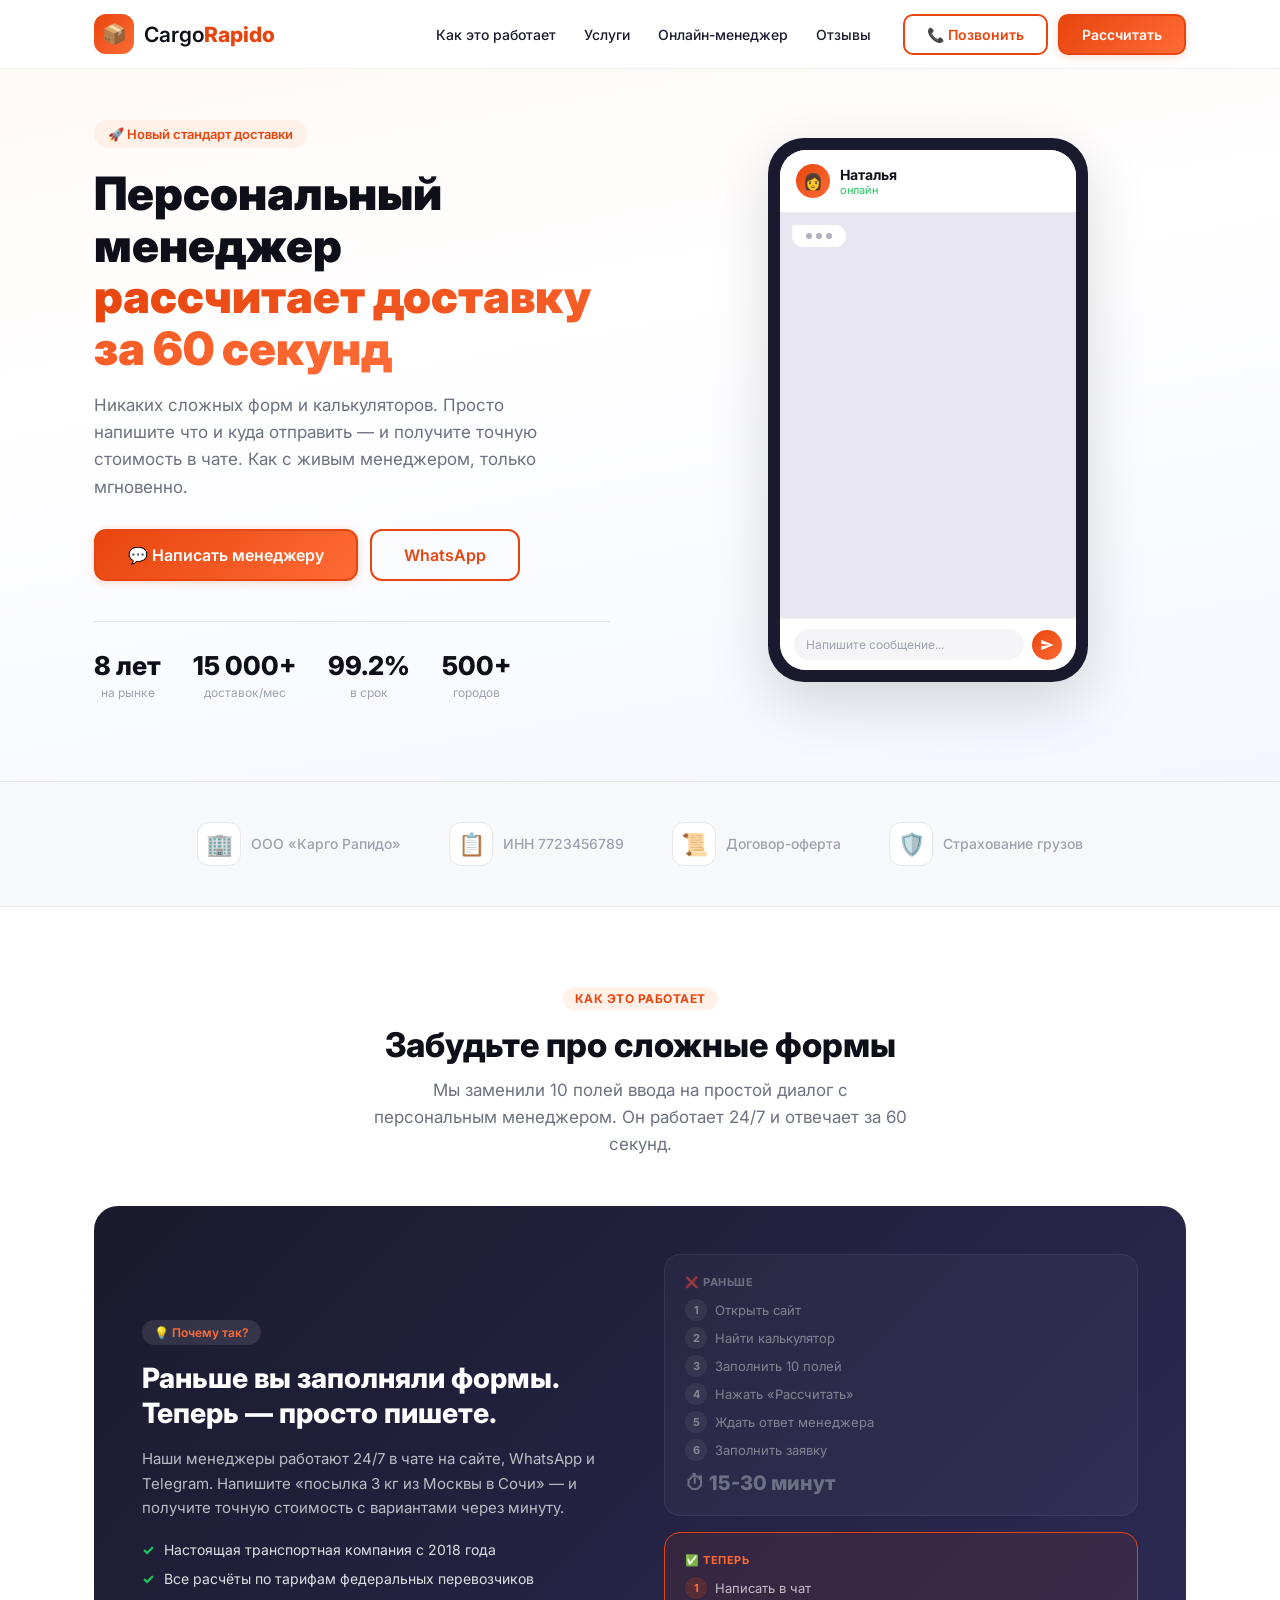
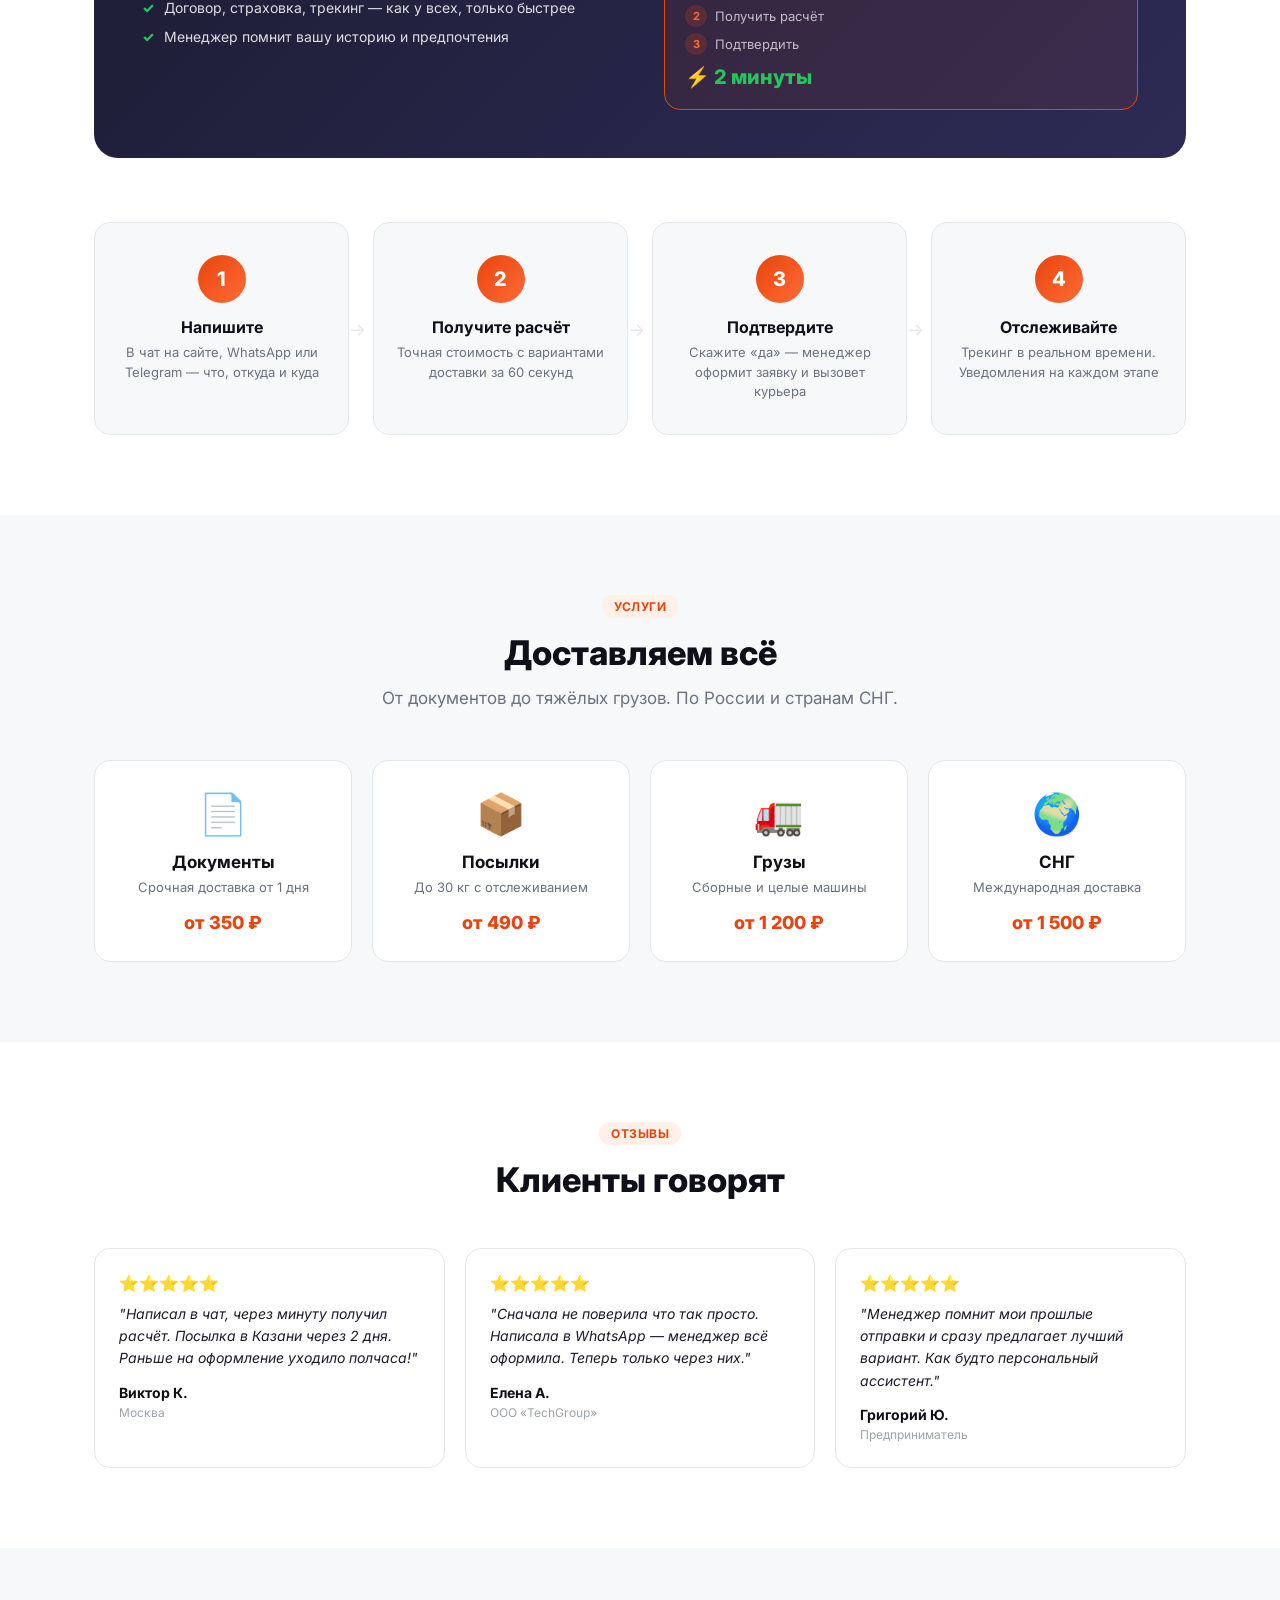
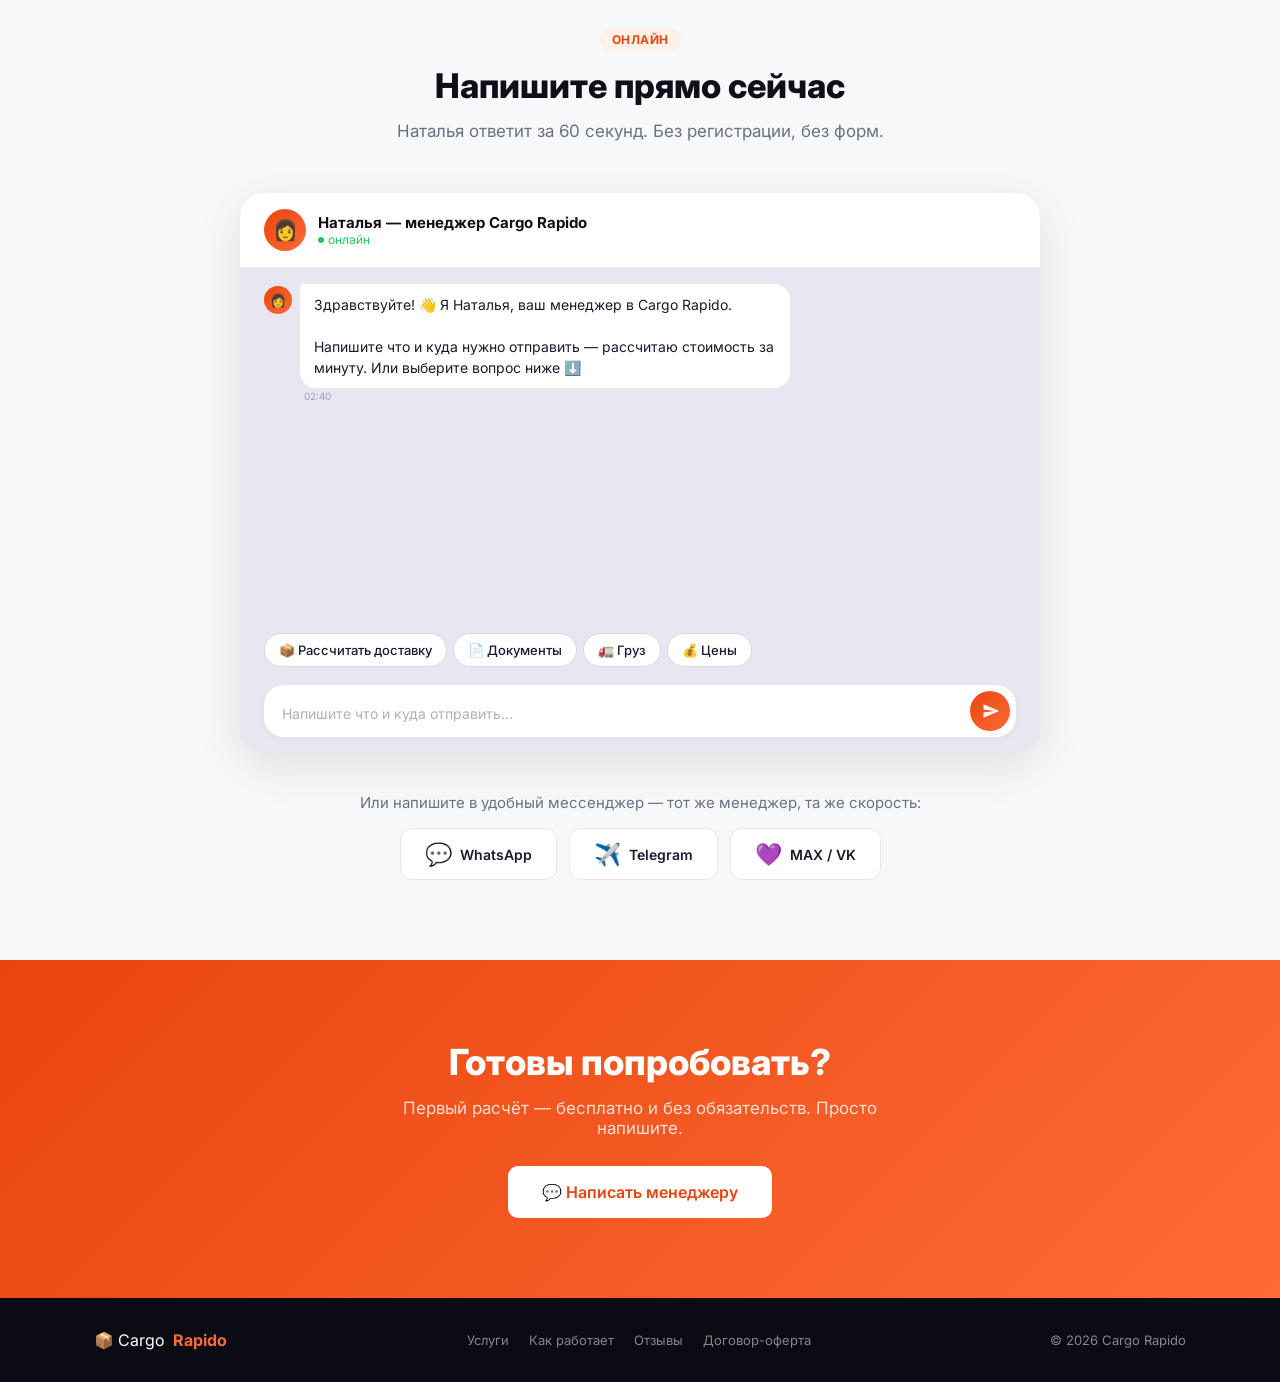
==== commit 399f2684: "v3: live animated chat dialog in phone mockup - messages appear like real conversation" ====
--- a/v3.html
+++ b/v3.html
@@ -164,6 +164,26 @@
             flex: 1; padding: 12px;
             display: flex; flex-direction: column; gap: 6px;
             overflow: hidden;
+        }
+        .pm { opacity: 0; transform: translateY(8px); transition: all 0.4s ease; }
+        .pm.visible { opacity: 1; transform: translateY(0); }
+        .phone-typing {
+            align-self: flex-start;
+            display: none; gap: 4px; align-items: center;
+            padding: 8px 14px; background: white;
+            border-radius: 4px 14px 14px 14px;
+        }
+        .phone-typing.show { display: flex; }
+        .phone-typing span {
+            width: 6px; height: 6px; border-radius: 50%;
+            background: #B0B0BE;
+            animation: ptdot 1.4s infinite;
+        }
+        .phone-typing span:nth-child(2) { animation-delay: 0.2s; }
+        .phone-typing span:nth-child(3) { animation-delay: 0.4s; }
+        @keyframes ptdot {
+            0%, 60%, 100% { transform: translateY(0); }
+            30% { transform: translateY(-4px); }
         }
         .pm { max-width: 80%; }
         .pm-bot { align-self: flex-start; }
@@ -616,32 +636,8 @@
                                 <div class="phone-status">онлайн</div>
                             </div>
                         </div>
-                        <div class="phone-msgs">
-                            <div class="pm pm-bot">
-                                <div class="pm-bubble">Здравствуйте! Я Наталья, ваш менеджер 👋 Что нужно отправить?</div>
-                                <div class="pm-time">12:01</div>
-                            </div>
-                            <div class="pm pm-user">
-                                <div class="pm-bubble">Посылку 5 кг из Москвы в Казань</div>
-                                <div class="pm-time">12:01</div>
-                            </div>
-                            <div class="pm pm-bot">
-                                <div class="pm-bubble">Отлично! Рассчитала для вас:
-
-📦 Стандарт — 890 ₽ (3-4 дня)
-⚡ Экспресс — 1 450 ₽ (1-2 дня)
-
-Забор курьером бесплатно! Какой вариант?</div>
-                                <div class="pm-time">12:02</div>
-                            </div>
-                            <div class="pm pm-user">
-                                <div class="pm-bubble">Давайте экспресс!</div>
-                                <div class="pm-time">12:02</div>
-                            </div>
-                            <div class="pm pm-bot">
-                                <div class="pm-bubble">Супер! ✅ Пришлите адрес забора и данные получателя — оформлю за 2 минуты</div>
-                                <div class="pm-time">12:02</div>
-                            </div>
+                        <div class="phone-msgs" id="phone-msgs">
+                            <div class="phone-typing" id="phone-typing"><span></span><span></span><span></span></div>
                         </div>
                         <div class="phone-input">
                             <div class="phone-input-field">Напишите сообщение...</div>
@@ -946,6 +942,85 @@
 
 setTimeout(() => addM('bot', 'Здравствуйте! 👋 Я Наталья, ваш менеджер в Cargo Rapido.\n\nНапишите что и куда нужно отправить — рассчитаю стоимость за минуту. Или выберите вопрос ниже ⬇️'), 500);
 
+// ============ PHONE CHAT ANIMATION ============
+const phoneEl = document.getElementById('phone-msgs');
+const phoneTyping = document.getElementById('phone-typing');
+
+const dialog = [
+    { type: 'bot', text: 'Здравствуйте! Я Наталья 👋\nЧто нужно отправить?', time: '12:01' },
+    { type: 'user', text: 'Посылку 5 кг из Москвы в Казань', time: '12:01' },
+    { type: 'bot', text: 'Рассчитала для вас:\n\n📦 Стандарт — 890 ₽ (3-4 дня)\n⚡ Экспресс — 1 450 ₽ (1-2 дня)\n\nЗабор курьером бесплатно!', time: '12:02' },
+    { type: 'user', text: 'Давайте экспресс!', time: '12:02' },
+    { type: 'bot', text: 'Отлично! ✅ Пришлите адрес забора и данные получателя — оформлю за 2 минуты', time: '12:02' },
+    { type: 'user', text: 'Москва, ул. Ленина 15, кв 42\nПолучатель: Иванов Сергей\n+7 917 123-45-67', time: '12:03' },
+    { type: 'bot', text: 'Заявка оформлена! 🎉\n\nТрек: CR-84521\nЗабор: завтра 10:00-14:00\nДоставка: послезавтра до 18:00\n\nОтслеживайте по трек-номеру!', time: '12:03' },
+];
+
+let dialogIndex = 0;
+let dialogRunning = false;
+
+function addPhoneMsg(msg) {
+    const div = document.createElement('div');
+    div.className = 'pm pm-' + msg.type;
+    const bubble = document.createElement('div');
+    bubble.className = 'pm-bubble';
+    bubble.textContent = msg.text;
+    const time = document.createElement('div');
+    time.className = 'pm-time';
+    time.textContent = msg.time;
+    div.appendChild(bubble);
+    div.appendChild(time);
+    phoneEl.insertBefore(div, phoneTyping);
+    // Trigger animation
+    requestAnimationFrame(() => { requestAnimationFrame(() => { div.classList.add('visible'); }); });
+    phoneEl.scrollTop = phoneEl.scrollHeight;
+}
+
+function playDialog() {
+    if (dialogIndex >= dialog.length) {
+        // Restart after pause
+        setTimeout(() => {
+            // Clear messages
+            phoneEl.querySelectorAll('.pm').forEach(m => m.remove());
+            dialogIndex = 0;
+            playDialog();
+        }, 5000);
+        return;
+    }
+
+    const msg = dialog[dialogIndex];
+    const typingDelay = msg.type === 'bot' ? 1200 : 800;
+    const showDelay = msg.type === 'bot' ? 600 + msg.text.length * 15 : 400;
+
+    // Show typing for bot messages
+    if (msg.type === 'bot') {
+        phoneTyping.classList.add('show');
+        phoneEl.scrollTop = phoneEl.scrollHeight;
+    }
+
+    setTimeout(() => {
+        phoneTyping.classList.remove('show');
+        addPhoneMsg(msg);
+        dialogIndex++;
+        // Next message delay
+        const pause = msg.type === 'bot' ? 1800 : 1200;
+        setTimeout(playDialog, pause);
+    }, msg.type === 'bot' ? typingDelay + showDelay : showDelay);
+}
+
+// Start animation when hero is visible
+const heroObs = new IntersectionObserver((entries) => {
+    entries.forEach(e => {
+        if (e.isIntersecting && !dialogRunning) {
+            dialogRunning = true;
+            setTimeout(playDialog, 1000);
+        }
+    });
+}, { threshold: 0.3 });
+
+const phoneFrame = document.querySelector('.phone-frame');
+if (phoneFrame) heroObs.observe(phoneFrame);
+
 // Header
 const burger = document.getElementById('burger');
 const mnav = document.getElementById('mobile-nav');
